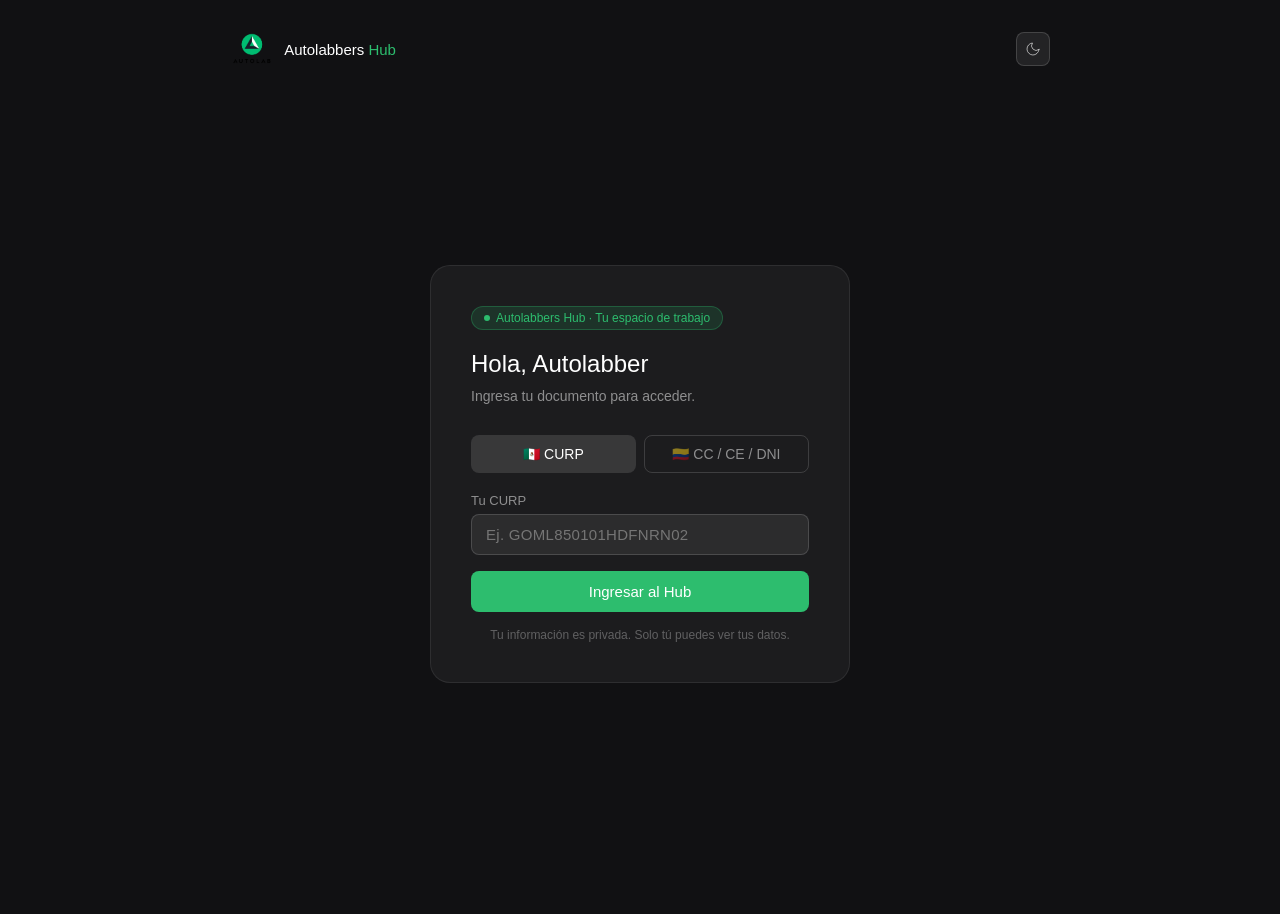
==== index.html @ 97462001 "Add files via upload" ====
<!DOCTYPE html>
<html lang="es">
<head>
<meta charset="UTF-8"/>
<meta name="viewport" content="width=device-width, initial-scale=1.0"/>
<link rel="icon" type="image/x-icon" href="favicon.ico"/>
<title>Autolabbers Hub</title>
<style>
  *, *::before, *::after { box-sizing: border-box; margin: 0; padding: 0; }

  :root {
    --green:       #2DBD6E;
    --green-light: rgba(45,189,110,0.15);
    --green-border:rgba(45,189,110,0.3);
  }

  body {
    font-family: -apple-system, BlinkMacSystemFont, "Segoe UI", sans-serif;
    transition: background 0.3s, color 0.3s;
    min-height: 100vh;
  }

  /* ── MODOS ── */
  body.dark {
    background: #111113; color: #fff;
    --bg-hero:        #1C1C1E;
    --bg-card:        rgba(255,255,255,0.05);
    --border:         rgba(255,255,255,0.08);
    --border-md:      rgba(255,255,255,0.15);
    --text:           #ffffff;
    --muted:          rgba(255,255,255,0.5);
    --hint:           rgba(255,255,255,0.3);
    --toggle-bg:      rgba(255,255,255,0.08);
    --toggle-ico:     rgba(255,255,255,0.6);
    --seg-active-bg:  rgba(255,255,255,0.12);
    --seg-active-txt: #fff;
    --input-bg:       rgba(255,255,255,0.07);
    --btn-ghost-border: rgba(255,255,255,0.15);
    --btn-ghost-txt:  rgba(255,255,255,0.5);
    --success-bg:     rgba(45,189,110,0.12);
    --success-txt:    #2DBD6E;
    --err-bg:         rgba(224,68,68,0.12);
    --err-txt:        #f87171;
    --choice-bg:      rgba(255,255,255,0.04);
    --choice-border:  rgba(255,255,255,0.1);
    --choice-hover:   rgba(255,255,255,0.08);
    --coming-bg:      rgba(255,255,255,0.03);
    --coming-border:  rgba(255,255,255,0.06);
    --coming-txt:     rgba(255,255,255,0.25);
  }

  body.light {
    background: #f0f0ee; color: #1a1a1a;
    --bg-hero:        #ffffff;
    --bg-card:        #f5f5f3;
    --border:         rgba(0,0,0,0.08);
    --border-md:      rgba(0,0,0,0.15);
    --text:           #1a1a1a;
    --muted:          #6b6b6b;
    --hint:           #999;
    --toggle-bg:      rgba(0,0,0,0.06);
    --toggle-ico:     #555;
    --seg-active-bg:  #1a1a1a;
    --seg-active-txt: #fff;
    --input-bg:       #fff;
    --btn-ghost-border: rgba(0,0,0,0.15);
    --btn-ghost-txt:  #6b6b6b;
    --success-bg:     #eaf3de;
    --success-txt:    #3b6d11;
    --err-bg:         #fcebeb;
    --err-txt:        #a32d2d;
    --choice-bg:      #ffffff;
    --choice-border:  rgba(0,0,0,0.1);
    --choice-hover:   #f5f5f3;
    --coming-bg:      rgba(0,0,0,0.02);
    --coming-border:  rgba(0,0,0,0.06);
    --coming-txt:     rgba(0,0,0,0.25);
  }

  /* ── LAYOUT ── */
  .page   { max-width: 860px; margin: 0 auto; padding: 2rem 1.25rem 5rem; }
  .screen { display: none; }
  .screen.active { display: block; }

  /* ── NAV ── */
  nav { display: flex; align-items: center; justify-content: space-between; margin-bottom: 3rem; }
  .logo-row  { display: flex; align-items: center; gap: 10px; }
  .logo-img  { height: 32px; width: auto; display: block; }
  .logo-text { font-size: 15px; font-weight: 500; color: var(--text); }
  .logo-text span { color: var(--green); }
  .nav-right { display: flex; align-items: center; gap: 20px; }
  .nav-links { display: flex; gap: 20px; list-style: none; }
  .nav-links a { font-size: 13px; color: var(--muted); text-decoration: none; transition: color 0.15s; }
  .nav-links a:hover { color: var(--text); }
  .toggle-btn {
    width: 34px; height: 34px; background: var(--toggle-bg);
    border: 0.5px solid var(--border-md); border-radius: 8px;
    display: flex; align-items: center; justify-content: center;
    cursor: pointer; flex-shrink: 0;
  }
  .toggle-btn svg { width: 16px; height: 16px; stroke: var(--toggle-ico); fill: none; stroke-width: 1.5; stroke-linecap: round; stroke-linejoin: round; }

  /* ── BOTONES ── */
  .btn-green {
    background: var(--green); color: #fff; border: none;
    border-radius: 8px; padding: 11px 22px; font-size: 14px; font-weight: 500;
    cursor: pointer; transition: opacity 0.15s;
  }
  .btn-green:hover { opacity: 0.88; }
  .btn-green:disabled { opacity: 0.45; cursor: not-allowed; }
  .btn-green.full { width: 100%; padding: 12px; font-size: 15px; margin-top: 1rem; }

  .btn-outline {
    background: transparent; color: var(--green); border: 1.5px solid var(--green);
    border-radius: 8px; padding: 11px 22px; font-size: 14px; font-weight: 500;
    cursor: pointer; transition: background 0.15s;
  }
  .btn-outline:hover { background: var(--green-light); }

  .btn-ghost {
    background: transparent; color: var(--btn-ghost-txt);
    border: 0.5px solid var(--btn-ghost-border); border-radius: 8px;
    padding: 10px; font-size: 14px; cursor: pointer; transition: background 0.15s;
  }
  .btn-ghost:hover { background: var(--bg-card); }
  .btn-ghost.full { width: 100%; margin-top: 1.25rem; }

  /* ── SPINNER ── */
  .spinner {
    display: inline-block; width: 14px; height: 14px;
    border: 2px solid rgba(255,255,255,0.35); border-top-color: #fff;
    border-radius: 50%; animation: spin 0.7s linear infinite;
    vertical-align: middle; margin-right: 6px;
  }
  @keyframes spin { to { transform: rotate(360deg); } }

  /* ── BADGE ── */
  .badge {
    display: inline-flex; align-items: center; gap: 6px;
    background: var(--green-light); border: 0.5px solid var(--green-border);
    border-radius: 100px; padding: 4px 12px;
    font-size: 12px; color: var(--green); font-weight: 500;
  }
  .badge-dot { width: 6px; height: 6px; background: var(--green); border-radius: 50%; }

  /* ── FORMULARIO ── */
  .seg { display: flex; gap: 8px; margin-bottom: 1.25rem; }
  .seg-btn {
    flex: 1; padding: 10px 8px; border: 0.5px solid var(--border-md);
    border-radius: 8px; background: transparent; font-size: 14px; color: var(--muted);
    cursor: pointer; transition: all 0.15s;
    display: flex; align-items: center; justify-content: center; gap: 7px;
  }
  .seg-btn.active { background: var(--seg-active-bg); color: var(--seg-active-txt); border-color: transparent; font-weight: 500; }
  .field-label { font-size: 13px; color: var(--muted); margin-bottom: 6px; }
  .field-input {
    width: 100%; padding: 11px 14px; border: 0.5px solid var(--border-md);
    border-radius: 8px; font-size: 15px; color: var(--text); background: var(--input-bg);
    outline: none; transition: border-color 0.15s, box-shadow 0.15s; letter-spacing: 0.02em;
  }
  .field-input:focus { border-color: var(--green); box-shadow: 0 0 0 3px rgba(45,189,110,0.12); }
  .error-box {
    margin-top: 0.75rem; padding: 10px 14px;
    background: var(--err-bg); border: 0.5px solid rgba(224,68,68,0.2);
    border-radius: 8px; font-size: 13px; color: var(--err-txt);
    display: none; line-height: 1.5;
  }

  /* ── LOGIN ── */
  .login-wrap { min-height: 80vh; display: flex; align-items: center; justify-content: center; }
  .login-card {
    background: var(--bg-hero); border: 0.5px solid var(--border);
    border-radius: 20px; padding: 2.5rem; width: 100%; max-width: 420px;
  }
  .login-card .badge { margin-bottom: 1.25rem; }
  .login-title { font-size: 24px; font-weight: 500; color: var(--text); margin-bottom: 0.4rem; }
  .login-sub   { font-size: 14px; color: var(--muted); line-height: 1.6; margin-bottom: 1.75rem; }
  .login-note  { font-size: 12px; color: var(--hint); text-align: center; margin-top: 1rem; }

  /* ── CHOICE ── */
  .choice-wrap { min-height: 80vh; display: flex; align-items: center; justify-content: center; }
  .choice-card {
    background: var(--bg-hero); border: 0.5px solid var(--border);
    border-radius: 20px; padding: 2.5rem; width: 100%; max-width: 480px;
  }
  .choice-greeting { font-size: 13px; color: var(--muted); margin-bottom: 0.4rem; }
  .choice-title    { font-size: 22px; font-weight: 500; color: var(--text); margin-bottom: 0.5rem; }
  .choice-sub      { font-size: 14px; color: var(--muted); margin-bottom: 1.75rem; line-height: 1.6; }
  .choice-grid     { display: grid; grid-template-columns: 1fr 1fr; gap: 12px; }
  .choice-btn {
    background: var(--choice-bg); border: 0.5px solid var(--choice-border);
    border-radius: 14px; padding: 1.5rem 1.25rem; cursor: pointer;
    transition: border-color 0.15s, background 0.15s;
    display: flex; flex-direction: column; align-items: flex-start; gap: 10px; text-align: left;
  }
  .choice-btn:hover { border-color: var(--green); background: var(--choice-hover); }
  .choice-flag    { font-size: 32px; line-height: 1; }
  .choice-country { font-size: 16px; font-weight: 500; color: var(--text); }
  .choice-desc    { font-size: 13px; color: var(--muted); line-height: 1.5; }

  /* ── HUB: HERO ── */
  .hero {
    background: var(--bg-hero); border-radius: 20px; border: 0.5px solid var(--border);
    padding: 3rem 3rem 2.5rem; margin-bottom: 1.5rem;
  }
  .hero .badge { margin-bottom: 1.25rem; }
  .hero-title { font-size: 40px; font-weight: 500; color: var(--text); line-height: 1.15; letter-spacing: -0.02em; margin-bottom: 1rem; }
  .hero-title em { font-style: normal; color: var(--green); }
  .hero-sub   { font-size: 15px; color: var(--muted); line-height: 1.65; max-width: 480px; margin-bottom: 1.75rem; }
  .hero-actions { display: flex; gap: 10px; flex-wrap: wrap; margin-bottom: 3rem; }

  /* Accesos rápidos */
  .quick-grid { display: grid; grid-template-columns: repeat(4, minmax(0,1fr)); gap: 10px; }
  .qcard {
    background: var(--bg-card); border: 0.5px solid var(--border); border-radius: 12px;
    padding: 1.1rem; display: flex; flex-direction: column; gap: 8px;
    cursor: pointer; transition: border-color 0.15s;
  }
  .qcard:hover { border-color: var(--green); }
  .qcard.disabled { cursor: default; opacity: 0.4; }
  .qcard.disabled:hover { border-color: var(--border); }
  .qcard-icon {
    width: 32px; height: 32px; background: var(--green-light);
    border-radius: 8px; display: flex; align-items: center; justify-content: center;
  }
  .qcard-icon svg { width: 15px; height: 15px; stroke: var(--green); fill: none; stroke-width: 1.5; stroke-linecap: round; stroke-linejoin: round; }
  .qcard-label { font-size: 11px; color: var(--hint); margin-top: 2px; }
  .qcard-title { font-size: 13px; font-weight: 500; color: var(--text); }

  /* ── HUB: SECCIONES ── */
  .section     { margin-top: 1.5rem; }
  .section-card {
    background: var(--bg-hero); border: 0.5px solid var(--border);
    border-radius: 20px; padding: 2.5rem 3rem;
  }
  .section-label { font-size: 12px; font-weight: 500; letter-spacing: 0.06em; text-transform: uppercase; color: var(--green); margin-bottom: 0.5rem; }
  .section-title { font-size: 26px; font-weight: 500; color: var(--text); margin-bottom: 0.4rem; }
  .section-sub   { font-size: 14px; color: var(--muted); margin-bottom: 2rem; line-height: 1.6; }
  hr { border: none; border-top: 0.5px solid var(--border); margin: 1.25rem 0; }

  /* Coming soon */
  .coming-soon {
    background: var(--coming-bg); border: 0.5px dashed var(--coming-border);
    border-radius: 12px; padding: 2rem; text-align: center;
    font-size: 14px; color: var(--coming-txt); line-height: 1.6;
  }

  /* ── VACACIONES ── */
  .vac-loading    { font-size: 14px; color: var(--muted); padding: 1rem 0; }
  .vac-no-aplica  { font-size: 14px; color: var(--muted); line-height: 1.6; }
  .vac-no-aplica a { color: var(--green); }
  .result-header  { display: flex; align-items: center; gap: 14px; margin-bottom: 1.5rem; }
  .avatar {
    width: 50px; height: 50px; border-radius: 50%;
    background: var(--green-light); color: var(--green);
    display: flex; align-items: center; justify-content: center;
    font-size: 18px; font-weight: 500; flex-shrink: 0;
  }
  .res-name { font-size: 17px; font-weight: 500; color: var(--text); }
  .res-sub  { font-size: 13px; color: var(--muted); margin-top: 2px; }
  .vac-grid { display: grid; grid-template-columns: 1fr 1fr; gap: 10px; margin-bottom: 1.25rem; }
  .vac-card { background: var(--bg-card); border-radius: 10px; padding: 1rem; }
  .vac-card.highlight { background: var(--success-bg); }
  .vac-card.negative  { background: var(--err-bg); }
  .vac-label { font-size: 12px; color: var(--muted); margin-bottom: 4px; }
  .vac-card.highlight .vac-label { color: var(--success-txt); opacity: 0.8; }
  .vac-card.negative  .vac-label { color: var(--err-txt); opacity: 0.8; }
  .vac-num  { font-size: 30px; font-weight: 500; color: var(--text); line-height: 1; }
  .vac-card.highlight .vac-num { color: var(--success-txt); }
  .vac-card.negative  .vac-num { color: var(--err-txt); }
  .vac-unit { font-size: 12px; color: var(--muted); margin-top: 3px; }
  .vac-card.highlight .vac-unit { color: var(--success-txt); opacity: 0.8; }
  .detail-row { display: flex; justify-content: space-between; font-size: 14px; padding: 5px 0; }
  .detail-row span:first-child { color: var(--muted); }
  .detail-row span:last-child  { font-weight: 500; color: var(--text); }

  /* ── BIBLIOTECA ── */
  .bib-category        { margin-bottom: 2rem; }
  .bib-category-title  { font-size: 13px; font-weight: 500; color: var(--muted); letter-spacing: 0.04em; text-transform: uppercase; margin-bottom: 0.75rem; padding-bottom: 0.5rem; border-bottom: 0.5px solid var(--border); }
  .bib-item {
    display: flex; align-items: flex-start; gap: 14px; padding: 14px 0;
    border-bottom: 0.5px solid var(--border); text-decoration: none;
    transition: opacity 0.15s;
  }
  .bib-item:last-child { border-bottom: none; }
  .bib-item:hover { opacity: 0.75; }
  .bib-icon {
    width: 38px; height: 38px; background: var(--green-light);
    border-radius: 8px; display: flex; align-items: center; justify-content: center; flex-shrink: 0;
  }
  .bib-icon svg { width: 16px; height: 16px; stroke: var(--green); fill: none; stroke-width: 1.5; stroke-linecap: round; stroke-linejoin: round; }
  .bib-info       { flex: 1; min-width: 0; }
  .bib-title      { font-size: 14px; font-weight: 500; color: var(--text); margin-bottom: 3px; }
  .bib-desc       { font-size: 13px; color: var(--muted); line-height: 1.5; }
  .bib-arrow      { font-size: 12px; color: var(--green); flex-shrink: 0; align-self: center; }

  /* ── FECHAS CLAVE ── */
  .fechas-grid    { display: grid; grid-template-columns: 1fr 1fr; gap: 10px; }
  .fecha-card     { background: var(--bg-card); border-radius: 12px; padding: 1.1rem; }
  .fecha-mes      { font-size: 11px; color: var(--hint); text-transform: uppercase; letter-spacing: 0.05em; margin-bottom: 8px; }
  .fecha-item     { display: flex; align-items: baseline; gap: 10px; padding: 5px 0; border-bottom: 0.5px solid var(--border); }
  .fecha-item:last-child { border-bottom: none; }
  .fecha-dia      { font-size: 14px; font-weight: 500; color: var(--green); min-width: 110px; white-space: nowrap; }
  .fecha-nombre   { font-size: 13px; color: var(--text); line-height: 1.4; }

  /* ── MI INFORMACIÓN ── */
  .miinfo-tabs { display: flex; gap: 8px; margin-bottom: 1.75rem; flex-wrap: wrap; }
  .miinfo-tab {
    padding: 8px 18px; border-radius: 100px;
    border: 0.5px solid var(--border-md); background: transparent;
    font-size: 13px; font-weight: 500; color: var(--muted);
    cursor: pointer; transition: all 0.15s;
  }
  .miinfo-tab.active { background: var(--green); color: #fff; border-color: transparent; }
  .miinfo-panel { display: none; }
  .miinfo-panel.active { display: block; }
  .nomina-card { background: var(--bg-card); border-radius: 14px; padding: 1.5rem; display: flex; flex-direction: column; gap: 1rem; }
  .nomina-steps { display: flex; flex-direction: column; gap: 14px; }
  .nomina-step { display: flex; align-items: flex-start; gap: 12px; }
  .nomina-num { width: 24px; height: 24px; border-radius: 50%; background: var(--green-light); color: var(--green); font-size: 12px; font-weight: 500; display: flex; align-items: center; justify-content: center; flex-shrink: 0; margin-top: 1px; }
  .nomina-text { font-size: 14px; color: var(--text); line-height: 1.6; }
  .nomina-text a { color: var(--green); text-decoration: none; }
  .nomina-text a:hover { text-decoration: underline; }
  .nomina-hint { font-size: 13px; color: var(--muted); line-height: 1.6; padding-top: 0.875rem; border-top: 0.5px solid var(--border); }
  .nomina-hint a { color: var(--green); text-decoration: none; }
  .nomina-cta { display: inline-flex; align-items: center; gap: 8px; background: var(--green); color: #fff; border: none; border-radius: 8px; padding: 10px 20px; font-size: 14px; font-weight: 500; cursor: pointer; text-decoration: none; margin-top: 0.25rem; transition: opacity 0.15s; }
  .nomina-cta:hover { opacity: 0.88; }

  /* ── CONTACTOS ── */
  .contactos-grid { display: grid; grid-template-columns: repeat(3, minmax(0,1fr)); gap: 12px; }
  .contacto-card  {
    background: var(--bg-card); border: 0.5px solid var(--border);
    border-radius: 12px; padding: 1.25rem;
    display: flex; flex-direction: column; gap: 10px;
  }
  .contacto-avatar {
    width: 40px; height: 40px; border-radius: 50%;
    background: var(--green-light); color: var(--green);
    display: flex; align-items: center; justify-content: center;
    font-size: 14px; font-weight: 500; flex-shrink: 0;
  }
  .contacto-nombre { font-size: 14px; font-weight: 500; color: var(--text); }
  .contacto-rol    { font-size: 12px; color: var(--muted); margin-top: 1px; }
  .contacto-links  { display: flex; flex-direction: column; gap: 4px; margin-top: 2px; }
  .contacto-link   { font-size: 12px; color: var(--green); text-decoration: none; }
  .contacto-link:hover { text-decoration: underline; }

  /* ── CUMPLEAÑOS ── */
  .cumple-header {
    display: flex; align-items: center; justify-content: space-between;
    cursor: pointer; padding: 14px 16px; border-radius: 12px;
    background: var(--green-light); border: 0.5px solid var(--green-border);
    transition: opacity 0.15s; user-select: none;
  }
  .cumple-header:hover { opacity: 0.85; }
  .cumple-header-left { display: flex; align-items: center; gap: 10px; }
  .cumple-header-title { font-size: 14px; font-weight: 500; color: var(--green); }
  .cumple-header-count { font-size: 12px; color: var(--green); opacity: 0.75; }
  .cumple-chevron { font-size: 12px; color: var(--green); transition: transform 0.2s; display: inline-block; }
  .cumple-chevron.open { transform: rotate(180deg); }
  .cumple-body { display: none; margin-top: 12px; }
  .cumple-body.open { display: block; }
  .cumple-gif { width: 100%; max-height: 320px; object-fit: contain; border-radius: 12px; margin-bottom: 12px; background: var(--bg-card); }
  .cumple-grid { display: flex; flex-wrap: wrap; gap: 10px; }
  .cumple-card {
    display: flex; align-items: center; gap: 12px;
    background: var(--bg-card); border: 0.5px solid var(--border);
    border-radius: 12px; padding: 12px 14px; min-width: 200px; flex: 1;
  }
  .cumple-dia-wrap { display: flex; flex-direction: column; align-items: center; flex-shrink: 0; min-width: 52px; }
  .cumple-dia      { font-size: 22px; font-weight: 500; color: var(--green); line-height: 1; }
  .cumple-diasem   { font-size: 10px; color: var(--green); opacity: 0.8; text-transform: uppercase; letter-spacing: 0.04em; margin-top: 2px; }
  .cumple-nombre   { font-size: 14px; font-weight: 500; color: var(--text); line-height: 1.3; }
  .cumple-empty    { font-size: 14px; color: var(--muted); padding: 0.5rem 0; }

  /* ── ACORDEÓN DIRECTORIO ── */
  .acord-area { margin-bottom: 8px; border-radius: 12px; overflow: hidden; border: 0.5px solid var(--border); }
  .acord-header {
    display: flex; align-items: center; justify-content: space-between;
    padding: 14px 16px; cursor: pointer; transition: background 0.15s;
    background: var(--bg-card);
    user-select: none;
  }
  .acord-header:hover { background: var(--choice-hover); }
  .acord-header.open {
    background: var(--green-light);
    border-bottom: 0.5px solid var(--green-border);
  }
  .acord-header-left { display: flex; align-items: center; gap: 10px; }
  .acord-dot {
    width: 8px; height: 8px; border-radius: 50%;
    background: var(--border-md); flex-shrink: 0; transition: background 0.15s;
  }
  .acord-header.open .acord-dot { background: var(--green); }
  .acord-area-name { font-size: 14px; font-weight: 500; color: var(--text); }
  .acord-header.open .acord-area-name { color: var(--green); }
  .acord-count { font-size: 12px; color: var(--muted); }
  .acord-header.open .acord-count { color: var(--green); opacity: 0.75; }
  .acord-chevron {
    font-size: 12px; color: var(--muted); transition: transform 0.2s;
    display: inline-block;
  }
  .acord-header.open .acord-chevron { transform: rotate(180deg); color: var(--green); }
  .acord-body {
    display: none; padding: 14px;
    background: var(--bg-hero);
  }
  .acord-body.open { display: block; }

  /* ── FOOTER ── */
  .footer { text-align: center; margin-top: 3rem; font-size: 12px; color: var(--hint); }
  .footer a { color: var(--muted); text-decoration: none; }
  .footer a:hover { text-decoration: underline; }

  /* ── RESPONSIVE ── */
  @media (max-width: 600px) {
    .hero { padding: 2rem 1.5rem; }
    .hero-title { font-size: 28px; }
    .quick-grid { grid-template-columns: repeat(2, minmax(0,1fr)); }
    .nav-links  { display: none !important; }
    .section-card { padding: 1.75rem 1.5rem; }
    .choice-grid  { grid-template-columns: 1fr; }
    .fechas-grid  { grid-template-columns: 1fr; }
    .contactos-grid { grid-template-columns: 1fr; }
  }
</style>
</head>
<body class="dark">
<div class="page">

  <!-- NAV -->
  <nav>
    <div class="logo-row">
      <img src="logo-04 (2).png" alt="Autolab" class="logo-img" />
      <span class="logo-text">Autolabbers <span>Hub</span></span>
    </div>
    <div class="nav-right">
      <ul class="nav-links" id="nav-links" style="display:none">
        <li><a href="#" onclick="scrollToId('mi-info');return false;">Mi información</a></li>
        <li><a href="#" onclick="scrollToId('biblioteca');return false;">Biblioteca</a></li>
        <li><a href="#" onclick="scrollToId('fechas');return false;">Fechas clave</a></li>
        <li><a href="#" onclick="scrollToId('contactos');return false;">Contactos</a></li>
      </ul>
      <button class="toggle-btn" onclick="toggleMode()" title="Cambiar modo">
        <svg id="icon-moon" viewBox="0 0 24 24"><path d="M21 12.79A9 9 0 1 1 11.21 3 7 7 0 0 0 21 12.79z"/></svg>
        <svg id="icon-sun"  viewBox="0 0 24 24" style="display:none"><circle cx="12" cy="12" r="5"/><line x1="12" y1="1" x2="12" y2="3"/><line x1="12" y1="21" x2="12" y2="23"/><line x1="4.22" y1="4.22" x2="5.64" y2="5.64"/><line x1="18.36" y1="18.36" x2="19.78" y2="19.78"/><line x1="1" y1="12" x2="3" y2="12"/><line x1="21" y1="12" x2="23" y2="12"/><line x1="4.22" y1="19.78" x2="5.64" y2="18.36"/><line x1="18.36" y1="5.64" x2="19.78" y2="4.22"/></svg>
      </button>
    </div>
  </nav>

  <!-- ══════════════════════════════════════ -->
  <!-- PANTALLA 1: LOGIN                      -->
  <!-- ══════════════════════════════════════ -->
  <div id="screen-login" class="screen active">
    <div class="login-wrap">
      <div class="login-card">
        <div class="badge"><div class="badge-dot"></div>Autolabbers Hub · Tu espacio de trabajo</div>
        <h1 class="login-title">Hola, Autolabber</h1>
        <p class="login-sub">Ingresa tu documento para acceder.</p>
        <div class="seg">
          <button class="seg-btn active" id="btn-mx" onclick="selectTipoDoc('MX')">🇲🇽 CURP</button>
          <button class="seg-btn"        id="btn-co" onclick="selectTipoDoc('CO')">🇨🇴 CC / CE / DNI</button>
        </div>
        <div class="field-label" id="login-field-label">Tu CURP</div>
        <input type="text" class="field-input" id="login-input"
          placeholder="Ej. GOML850101HDFNRN02" maxlength="18"
          autocomplete="off" autocapitalize="characters"
          oninput="onLoginInput(this)"
          onkeydown="if(event.key==='Enter') doLogin()" />
        <div class="error-box" id="login-error"></div>
        <button class="btn-green full" id="btn-login" onclick="doLogin()">Ingresar al Hub</button>
        <p class="login-note">Tu información es privada. Solo tú puedes ver tus datos.</p>
      </div>
    </div>
  </div>

  <!-- ══════════════════════════════════════ -->
  <!-- PANTALLA 2: ELEGIR HUB (AMBOS)        -->
  <!-- ══════════════════════════════════════ -->
  <div id="screen-choice" class="screen">
    <div class="choice-wrap">
      <div class="choice-card">
        <p class="choice-greeting" id="choice-greeting">Hola</p>
        <h2 class="choice-title">¿A qué hub quieres entrar?</h2>
        <p class="choice-sub">Tienes acceso a los dos. Elige el que necesitas — puedes cambiar cuando quieras.</p>
        <div class="choice-grid">
          <button class="choice-btn" onclick="entrarHub('MX')">
            <span class="choice-flag">🇲🇽</span>
            <span class="choice-country">México</span>
            <span class="choice-desc">Tu información, documentos y fechas de México</span>
          </button>
          <button class="choice-btn" onclick="entrarHub('CO')">
            <span class="choice-flag">🇨🇴</span>
            <span class="choice-country">Colombia</span>
            <span class="choice-desc">Tu información, documentos y fechas de Colombia</span>
          </button>
        </div>
        <button class="btn-ghost full" onclick="cerrarSesion()">← Salir</button>
      </div>
    </div>
  </div>

  <!-- ══════════════════════════════════════ -->
  <!-- PANTALLA 3: HUB                        -->
  <!-- ══════════════════════════════════════ -->
  <div id="screen-hub" class="screen">

    <!-- HERO (renderizado dinámicamente) -->
    <section class="hero" id="hub-hero"></section>

    <!-- SECCIONES (renderizadas dinámicamente según HUB_CONFIG) -->
    <div id="hub-sections"></div>

    <!-- TARJETA DE SUGERENCIAS -->
    <div style="margin-top:1.5rem;background:var(--bg-hero);border:0.5px solid var(--border);border-radius:20px;padding:2rem 2.5rem;display:flex;align-items:center;justify-content:space-between;gap:1.5rem;flex-wrap:wrap;">
      <div>
        <div style="font-size:13px;font-weight:500;color:var(--green);letter-spacing:0.06em;text-transform:uppercase;margin-bottom:0.4rem;">Tu opinión importa</div>
        <div style="font-size:18px;font-weight:500;color:var(--text);margin-bottom:0.35rem;">¿Qué mejorarías?</div>
        <div style="font-size:14px;color:var(--muted);line-height:1.6;">Cuéntanos qué mejorarías, qué te falta o qué te gustaría ver aquí.</div>
      </div>
      <a href="https://mail.google.com/mail/?view=cm&to=talento@autolab.mx&su=Sugerencia%20para%20el%20Autolabbers%20Hub"
         style="display:inline-flex;align-items:center;gap:8px;background:var(--green);color:#fff;border:none;border-radius:8px;padding:11px 22px;font-size:14px;font-weight:500;text-decoration:none;white-space:nowrap;flex-shrink:0;transition:opacity 0.15s;"
         onmouseover="this.style.opacity='0.88'" onmouseout="this.style.opacity='1'" target="_blank">
        Enviar sugerencia →
      </a>
    </div>

    <footer class="footer">
      ¿Dudas? Escribe a <a href="https://mail.google.com/mail/?view=cm&to=talento@autolab.mx" target="_blank">talento@autolab.mx</a>
      &nbsp;·&nbsp;
      <a href="#" onclick="cerrarSesion();return false;">Cerrar sesión</a>
      <span id="footer-switch-wrap" style="display:none">
        &nbsp;·&nbsp;
        <a href="#" onclick="switchHub();return false;">Cambiar hub</a>
      </span>
    </footer>

  </div>

</div><!-- /page -->

<script>
// ═══════════════════════════════════════════════════════════════════
//  ⚙️  CONFIGURACIÓN CENTRAL — edita aquí para alimentar el hub
// ═══════════════════════════════════════════════════════════════════

var APPS_SCRIPT_URL = "https://script.google.com/macros/s/AKfycbzTmb9LQYdb1wEtz8VyqNEG4tM4fVsJxsN5VRGYOqUUqCBTTu2lh2p_CrQNlwiLwDqyMw/exec";

var HUB_CONFIG = {

  // ─────────────────────────────────────────
  //  MÉXICO
  // ─────────────────────────────────────────
  MX: {
    nombre:  "México",
    bandera: "🇲🇽",

    hero: {
      titulo:    "Todo lo que necesitas, <em>en un solo lugar.</em>",
      subtitulo: "Consulta tus vacaciones, revisa políticas y encuentra lo que necesitas — sin dar vueltas."
    },

    // Secciones activas para este país.
    // false = no se renderiza, true = se renderiza.
    secciones: {
      miInfo:     true,   // sección personal: vacaciones + nómina
      biblioteca: true,
      fechas:     true,
      contactos:  true
    },

    // Accesos rápidos en el hero (máx 4, en orden).
    accesosRapidos: [
      { label: "Mi tablero", titulo: "Mi tablero",               seccion: "miInfo",    icono: "tablero"    },
      { label: "Biblioteca", titulo: "Biblioteca",               seccion: "biblioteca", icono: "documento"  },
      { label: "Fechas",     titulo: "Festivos y nómina",        seccion: "fechas",     icono: "reloj"      },
      { label: "Directorio", titulo: "Directorio",               seccion: "contactos",  icono: "persona"    }
    ],

    // Biblioteca documental por categoría.
    // Para agregar un doc: copia { titulo, desc, url, disponible: true } en la categoría correcta.
    // disponible: false = aparece como "Próximamente", sin link.
    biblioteca: [
      { visible: false,
        nombre: "Reglamentos",
        docs: [
          { titulo: "Reglamento Interno de Trabajo",
            desc: "Normas generales de convivencia y operación en Autolab México.",
            url: "PENDIENTE_LINK_RIT",
            disponible: false,
            visible: false }
        ]
      },
      {
        nombre: "Políticas",
        docs: [
          { titulo: "Política de Vacaciones y Permisos",
            desc: "Cómo se calculan, solicitan y aprueban tus días de descanso.",
            url: "https://docs.google.com/document/d/10sgt9uoiVuuf5T3y1IXwnv2naGCAooqmeUCVNyA9mxo/edit?usp=drive_link",
            disponible: true },
          { titulo: "Política de Home Office",
            desc: "Lineamientos para trabajo remoto y días en casa.",
            url: "https://docs.google.com/document/d/1DEO0CoawXj65uztjVg5E1xtu83yJ9nLQXuOjmzWiLq8/edit?usp=drive_link",
            disponible: true },
          { titulo: "Política de trabajo en talleres e instalaciones de clientes",
            desc: "Lineamientos de seguridad y conducta para operaciones en sitio.",
            url: "",
            disponible: false,
            visible: false }
        ]
      },
      {
        nombre: "Procedimientos",
        docs: [
          { titulo: "Procedimiento de Vacaciones y Permisos",
            desc: "Paso a paso para enviar tu solicitud y obtener aprobación.",
            url: "https://drive.google.com/file/d/1UcEllF1f0qHyAA-ylodhSZvog0A4H6GH/view?usp=drive_link",
            disponible: true }
        ]
      }
    ],

    // Festivos MX: generados automáticamente por calcularFestivosMX().
    // No edites este array — el código lo calcula solo cada año.
    fechas: [],

    // Contactos clave.
    // Para agregar: copia un objeto { nombre, rol, email, slack } y agrégalo.
    // slack es opcional — si no aplica, ponlo como null.
    contactos: [
      { nombre: "Recursos Humanos", rol: "Vacaciones, permisos y nómina", email: "talento@autolab.mx",    slack: null          },
      { nombre: "IT / Soporte",     rol: "Accesos, equipos y sistemas",   email: "it@autolab.com",      slack: "#soporte-it"  }
    ]
  },

  // ─────────────────────────────────────────
  //  COLOMBIA
  //  (versión ligera por ahora — se puede
  //   activar y alimentar sección por sección)
  // ─────────────────────────────────────────
  CO: {
    nombre:  "Colombia",
    bandera: "🇨🇴",

    hero: {
      titulo:    "Tu espacio como Autolabber, <em>disponible siempre.</em>",
      subtitulo: "Consulta tus vacaciones y accede a los documentos de tu país."
    },

    secciones: {
      vacaciones: true,
      biblioteca: true,
      fechas:     true,
      contactos:  true
    },

    accesosRapidos: [
      { label: "Consulta rápida", titulo: "Mis vacaciones",        seccion: "vacaciones", icono: "calendario" },
      { label: "Documentos",      titulo: "Reglamento y políticas", seccion: "biblioteca", icono: "documento"  },
      { label: "Fechas",          titulo: "Festivos y nómina",      seccion: "fechas",     icono: "reloj"      },
      { label: "Directorio",      titulo: "Directorio",             seccion: "contactos",  icono: "persona"    }
    ],

    biblioteca: [
      {
        nombre: "Reglamentos",
        docs: [
          { titulo: "Reglamento Interno de Trabajo", desc: "Normas generales de convivencia y operación en Autolab Colombia.", url: "TU_LINK_DRIVE_CO_REGLAMENTO" }
        ]
      },
      {
        nombre: "Políticas",
        docs: [
          { titulo: "Política de Vacaciones",        desc: "Cómo se calculan, solicitan y aprueban tus días de descanso.",    url: "TU_LINK_DRIVE_CO_VACACIONES" }
        ]
      }
    ],

    fechas: [],    // se llenará cuando esté listo

    contactos: []  // se llenará cuando esté listo
  }

};

// ═══════════════════════════════════════════════════════════════════
//  ESTADO DE SESIÓN
// ═══════════════════════════════════════════════════════════════════

// ═══════════════════════════════════════════════════════════════════
//  SESIÓN PERSISTENTE (8 horas)
// ═══════════════════════════════════════════════════════════════════

var SESION_HORAS = 8;

function guardarSesion(data) {
  try {
    var payload = Object.assign({}, data);
    payload._expira = Date.now() + SESION_HORAS * 60 * 60 * 1000;
    localStorage.setItem("al_sesion", JSON.stringify(payload));
  } catch(e){}
}

function cargarSesionGuardada() {
  try {
    var raw = localStorage.getItem("al_sesion");
    if (!raw) return null;
    var data = JSON.parse(raw);
    if (Date.now() > data._expira) { localStorage.removeItem("al_sesion"); return null; }
    return data;
  } catch(e){ return null; }
}

function borrarSesion() {
  try { localStorage.removeItem("al_sesion"); } catch(e){}
}

var sesion = { doc: null, nombre: null, acceso: null, hubActual: null, tipoContrato: "" };

// Restaurar sesión si existe y no ha expirado
(function() {
  var guardada = cargarSesionGuardada();
  if (!guardada || !guardada.doc) return;
  sesion = guardada;
  // Esperar a que el DOM esté listo antes de renderizar
  window.addEventListener("DOMContentLoaded", function() {
    if (sesion.acceso === "AMBOS") {
      mostrarPantalla("choice");
      document.getElementById("choice-greeting").textContent = "Hola, " + primerNombre(sesion.nombre) + " 👋";
    } else {
      entrarHub(sesion.acceso);
    }
  });
})();

// ═══════════════════════════════════════════════════════════════════
//  MODO CLARO / OSCURO
// ═══════════════════════════════════════════════════════════════════

var isDark = true;
function toggleMode() {
  isDark = !isDark;
  document.body.className = isDark ? "dark" : "light";
  document.getElementById("icon-moon").style.display = isDark ? "block" : "none";
  document.getElementById("icon-sun").style.display  = isDark ? "none"  : "block";
  try { localStorage.setItem("al_theme", isDark ? "dark" : "light"); } catch(e){}
}
try {
  var saved = localStorage.getItem("al_theme");
  if (saved === "light") {
    isDark = false; document.body.className = "light";
    document.getElementById("icon-moon").style.display = "none";
    document.getElementById("icon-sun").style.display  = "block";
  }
} catch(e){}

// ═══════════════════════════════════════════════════════════════════
//  LOGIN
// ═══════════════════════════════════════════════════════════════════

var tipoDoc = "MX";

function selectTipoDoc(t) {
  tipoDoc = t;
  document.getElementById("btn-mx").classList.toggle("active", t === "MX");
  document.getElementById("btn-co").classList.toggle("active", t === "CO");
  var input = document.getElementById("login-input");
  var label = document.getElementById("login-field-label");
  if (t === "MX") {
    label.textContent = "Tu CURP";
    input.placeholder = "Ej. GOML850101HDFNRN02";
    input.maxLength = 18;
  } else {
    label.textContent = "Tu CC / CE / DNI";
    input.placeholder = "Ej. 1032456789";
    input.maxLength = 12;
  }
  input.value = "";
  ocultarLoginError();
}

function onLoginInput(el) {
  if (tipoDoc === "MX") el.value = el.value.toUpperCase().replace(/[^A-Z0-9]/g,"");
  else                  el.value = el.value.replace(/[^0-9]/g,"");
  ocultarLoginError();
}

function ocultarLoginError() {
  var eb = document.getElementById("login-error");
  eb.style.display = "none"; eb.innerHTML = "";
}

function mostrarLoginError(msg) {
  var eb = document.getElementById("login-error");
  eb.innerHTML = msg; eb.style.display = "block";
}

function doLogin() {
  var doc = document.getElementById("login-input").value.trim();
  if (!doc || doc.length < 5) { mostrarLoginError("Ingresa un documento válido."); return; }
  ocultarLoginError();
  var btn = document.getElementById("btn-login");
  btn.disabled = true;
  btn.innerHTML = '<span class="spinner"></span>Verificando…';
  sesion.doc = doc;
  jsonp(APPS_SCRIPT_URL + "?accion=login&doc=" + encodeURIComponent(doc), "onLoginResult");
}

function onLoginResult(data) {
  var btn = document.getElementById("btn-login");
  btn.disabled = false; btn.innerHTML = "Ingresar al Hub";
  if (!data.ok) {
    mostrarLoginError(data.error || "Error desconocido.");
    sesion.doc = null;
    return;
  }
  sesion.nombre       = data.nombre;
  sesion.acceso       = data.acceso;
  sesion.tipoContrato = data.tipoContrato || "";
  guardarSesion(sesion);
  if (data.acceso === "AMBOS") {
    mostrarPantalla("choice");
    document.getElementById("choice-greeting").textContent = "Hola, " + primerNombre(data.nombre) + " 👋";
  } else {
    entrarHub(data.acceso);
  }
}

// ═══════════════════════════════════════════════════════════════════
//  ENTRAR AL HUB
// ═══════════════════════════════════════════════════════════════════

function entrarHub(hub) {
  sesion.hubActual = hub;
  var cfg = HUB_CONFIG[hub];
  if (!cfg) { mostrarLoginError("Configuración de hub no encontrada."); return; }

  renderizarHero(cfg);
  renderizarSecciones(cfg);

  mostrarPantalla("hub");
  document.getElementById("nav-links").style.display = "flex";
  document.getElementById("footer-switch-wrap").style.display = sesion.acceso === "AMBOS" ? "inline" : "none";

  // Cargar datos dinámicos
  var esServices = (sesion.tipoContrato || "").toLowerCase().indexOf("services") !== -1;
  if ((cfg.secciones.miInfo || cfg.secciones.vacaciones) && !esServices) cargarVacaciones();
  if (cfg.secciones.contactos) cargarContactos(hub);
  if (cfg.secciones.fechas) cargarCumpleanos(hub);
}

function switchHub() {
  mostrarPantalla("choice");
  document.getElementById("choice-greeting").textContent = "Hola, " + primerNombre(sesion.nombre) + " 👋";
  document.getElementById("nav-links").style.display = "none";
}

// ═══════════════════════════════════════════════════════════════════
//  RENDERIZADO DEL HERO
// ═══════════════════════════════════════════════════════════════════

function renderizarHero(cfg) {
  var accesosHTML = "";
  cfg.accesosRapidos.forEach(function(ac) {
    var seccionId = ac.seccion === "miInfo" ? "mi-info" : ac.seccion;
    var activo = cfg.secciones[ac.seccion];
    var cls    = activo ? "qcard" : "qcard disabled";
    var onclick = activo ? "onclick=\"scrollToId('" + seccionId + "')\"" : "";
    accesosHTML +=
      '<div class="' + cls + '" ' + onclick + '>' +
        '<div class="qcard-icon">' + iconoSVG(ac.icono) + '</div>' +
        '<div class="qcard-label">' + ac.label + '</div>' +
        '<div class="qcard-title">' + ac.titulo + '</div>' +
      '</div>';
  });

  document.getElementById("hub-hero").innerHTML =
    '<div class="badge"><div class="badge-dot"></div>' + (sesion.acceso === 'AMBOS' ? cfg.bandera + ' ' + cfg.nombre + ' · ' : '') + 'Hola, ' + primerNombre(sesion.nombre) + (sesion.acceso !== 'AMBOS' ? ' 👋' : '') + '</div>' +
    '<h1 class="hero-title">' + cfg.hero.titulo + '</h1>' +
    '<p class="hero-sub">' + cfg.hero.subtitulo + '</p>' +
    '<div class="hero-actions">' +
      '<button class="btn-green" onclick="scrollToId(\'mi-info\')">Mi tablero</button>' +
      '<button class="btn-outline" onclick="scrollToId(\'biblioteca\')">Ir a la biblioteca →</button>' +
    '</div>' +
    '<div class="quick-grid">' + accesosHTML + '</div>';
}

// ═══════════════════════════════════════════════════════════════════
//  RENDERIZADO DE SECCIONES
// ═══════════════════════════════════════════════════════════════════

function renderizarSecciones(cfg) {
  var html = "";

  // MI INFORMACIÓN (vacaciones + nómina) — solo si está activa
  var esServicesContract = (sesion.tipoContrato || "").toLowerCase().indexOf("services") !== -1;
  if (cfg.secciones.miInfo && !esServicesContract) {
    var miInfoHTML =
      // Tabs: solo mostrar si NO es services contract
      (!esServicesContract ?
        '<div class="miinfo-tabs">' +
          '<button class="miinfo-tab active" onclick="switchMiInfo(\'vacaciones\')">Días de vacaciones</button>' +
          '<button class="miinfo-tab"        onclick="switchMiInfo(\'nomina\')">Recibos de nómina</button>' +
        '</div>' : ''
      ) +

      // Panel vacaciones: solo si NO es services contract
      (!esServicesContract ?
        '<div class="miinfo-panel active" id="panel-vacaciones">' +
          '<div id="vac-content"><p class="vac-loading"><span class="spinner" style="border-top-color:var(--green);border-color:var(--border-md);"></span>Un momento…</p></div>' +
        '</div>' : ''
      ) +

      // Panel nómina
      '<div class="miinfo-panel' + (esServicesContract ? ' active' : '') + '" id="panel-nomina">' +
        '<div class="nomina-card">' +
          '<div class="nomina-steps">' +
            '<div class="nomina-step"><div class="nomina-num">1</div><div class="nomina-text">Ingresa a <a href="https://app.runahr.com/login" target="_blank">app.runahr.com/login</a></div></div>' +
            '<div class="nomina-step"><div class="nomina-num">2</div><div class="nomina-text">Usa tu <strong>correo personal</strong> — el mismo con el que activaste tu cuenta en Runa.</div></div>' +
            '<div class="nomina-step"><div class="nomina-num">3</div><div class="nomina-text">Ingresa la contraseña que creaste al activar tu cuenta.</div></div>' +
          '</div>' +
          '<a class="nomina-cta" href="https://app.runahr.com/login" target="_blank">Ir a Runa →</a>' +
          '<div class="nomina-hint">¿Olvidaste tu contraseña? Puedes restablecerla desde la misma plataforma usando tu correo personal. Si tienes problemas para acceder, escríbenos a <a href="https://mail.google.com/mail/?view=cm&to=talento@autolab.mx" target="_blank">talento@autolab.mx</a></div>' +
        '</div>' +
      '</div>';

    var miInfoSub = esServicesContract ? "Accede a tus recibos de nómina." : "Consulta tu saldo y accede a Runa.";
    html += seccionWrapper("mi-info", "Mi tablero", "Mi tablero", miInfoSub, miInfoHTML);
  }

  // VACACIONES standalone (para CO u otros países sin miInfo)
  if (!cfg.secciones.miInfo && cfg.secciones.vacaciones && !esServicesContract) {
    html += seccionWrapper("vacaciones", "Consulta rápida", "Mis días de vacaciones",
      "Cargando tu información…",
      '<div id="vac-content"><p class="vac-loading"><span class="spinner" style="border-top-color:var(--green);border-color:var(--border-md);"></span>Un momento…</p></div>');
  }

  // BIBLIOTECA
  if (cfg.secciones.biblioteca) {
    var bibHTML = "";
    if (cfg.biblioteca && cfg.biblioteca.length) {
      cfg.biblioteca.forEach(function(cat) {
        if (cat.visible === false) return;
        bibHTML += '<div class="bib-category"><div class="bib-category-title">' + cat.nombre + '</div>';
        cat.docs.forEach(function(doc) {
          if (doc.visible === false) return;
          if (doc.disponible) {
            bibHTML +=
              '<a class="bib-item" href="' + doc.url + '" target="_blank">' +
                '<div class="bib-icon"><svg viewBox="0 0 24 24" width="16" height="16" fill="none" stroke="#2DBD6E" stroke-width="1.5" stroke-linecap="round" stroke-linejoin="round"><path d="M14 2H6a2 2 0 0 0-2 2v16a2 2 0 0 0 2 2h12a2 2 0 0 0 2-2V8z"/><polyline points="14 2 14 8 20 8"/></svg></div>' +
                '<div class="bib-info"><div class="bib-title">' + doc.titulo + '</div><div class="bib-desc">' + doc.desc + '</div></div>' +
                '<div class="bib-arrow">Abrir →</div>' +
              '</a>';
          } else {
            bibHTML +=
              '<div class="bib-item" style="opacity:0.45;cursor:default;">' +
                '<div class="bib-icon" style="background:var(--bg-card);"><svg viewBox="0 0 24 24" width="16" height="16" fill="none" stroke="var(--muted)" stroke-width="1.5" stroke-linecap="round" stroke-linejoin="round"><path d="M14 2H6a2 2 0 0 0-2 2v16a2 2 0 0 0 2 2h12a2 2 0 0 0 2-2V8z"/><polyline points="14 2 14 8 20 8"/></svg></div>' +
                '<div class="bib-info"><div class="bib-title" style="color:var(--muted);">' + doc.titulo + '</div><div class="bib-desc">' + doc.desc + '</div></div>' +
                '<div style="font-size:11px;color:var(--hint);flex-shrink:0;align-self:center;white-space:nowrap;">Próximamente</div>' +
              '</div>';
          }
        });
        bibHTML += '</div>';
      });
    } else {
      bibHTML = '<div class="coming-soon">Los documentos para este país estarán disponibles pronto.</div>';
    }
    html += seccionWrapper("biblioteca", "Biblioteca", "Biblioteca",
      "Todo lo que necesitas saber sobre cómo trabajamos en Autolab.", bibHTML);
  }

  // FECHAS CLAVE
  if (cfg.secciones.fechas) {
    var festivos   = sesion.hubActual === "CO" ? calcularFestivosCO() : calcularFestivosMX();
    var nominaDias = sesion.hubActual === "CO" ? calcularFechasNominaCO() : calcularFechasNomina();
    var fechasHTML = "";

    // Festivos agrupados por mes
    var porMes = {};
    festivos.forEach(function(f) {
      if (!porMes[f.mesKey]) porMes[f.mesKey] = { label: f.mesLabel, dias: [] };
      porMes[f.mesKey].dias.push(f);
    });

    fechasHTML += '<div class="fechas-grid">';
    Object.keys(porMes).forEach(function(k) {
      var grupo = porMes[k];
      fechasHTML += '<div class="fecha-card"><div class="fecha-mes">' + grupo.label + '</div>';
      grupo.dias.forEach(function(f) {
        fechasHTML += '<div class="fecha-item"><span class="fecha-dia">' + f.diaSemana + ' ' + f.dia + '</span><span class="fecha-nombre">' + f.nombre + '</span></div>';
      });
      fechasHTML += '</div>';
    });
    fechasHTML += '</div>';

    // Nómina
    fechasHTML += '<div style="margin-top:1.75rem;">';
    fechasHTML += '<div class="bib-category-title" style="margin-bottom:0.375rem;">Pagos de nómina</div>';
    fechasHTML += '<div style="font-size:13px;color:var(--muted);margin-bottom:0.875rem;">Próximas fechas de pago para ' + (sesion.hubActual === "CO" ? "Colombia" : "México") + '.</div>';
    fechasHTML += '<div class="nomina-card">';
    fechasHTML += '<div style="font-size:14px;color:var(--text);line-height:1.7;">' + nominaDias.regla + '</div>';
    fechasHTML += '<div style="margin-top:0.875rem;display:flex;flex-wrap:wrap;gap:8px;">';
    nominaDias.proximas.forEach(function(p) {
      fechasHTML += '<div style="background:var(--green-light);border:0.5px solid var(--green-border);border-radius:8px;padding:8px 14px;font-size:13px;color:var(--green);font-weight:500;">' + p + '</div>';
    });
    fechasHTML += '</div></div></div>';

    // Cumpleaños — placeholder, se llena con cargarCumpleanos()
    fechasHTML += '<div style="margin-top:1.75rem;" id="cumple-wrap" style="display:none"></div>';

    html += seccionWrapper("fechas", "Calendario", "Fechas clave",
      "Días festivos oficiales en " + new Date().getFullYear() + ".", fechasHTML);
  }

  // CONTACTOS — cargados dinámicamente desde el Sheet
  if (cfg.secciones.contactos) {
    html += seccionWrapper("contactos", "Directorio", "Directorio",
      "Encuentra a tus compañeros y escríbeles directo.",
      '<div id="contactos-content"><p class="vac-loading"><span class="spinner" style="border-top-color:var(--green);border-color:var(--border-md);"></span>Cargando directorio…</p></div>');
  }

  document.getElementById("hub-sections").innerHTML = html;
}

// Helper: envuelve contenido en el markup de sección estándar
function seccionWrapper(id, label, titulo, sub, contenido) {
  return '<section class="section" id="' + id + '">' +
    '<div class="section-card">' +
      '<div class="section-label">' + label + '</div>' +
      '<h2 class="section-title">' + titulo + '</h2>' +
      '<p class="section-sub">' + sub + '</p>' +
      contenido +
    '</div>' +
  '</section>';
}

// ═══════════════════════════════════════════════════════════════════
//  VACACIONES (datos dinámicos via Apps Script)
// ═══════════════════════════════════════════════════════════════════

function switchMiInfo(panel) {
  document.querySelectorAll(".miinfo-panel").forEach(function(p) { p.classList.remove("active"); });
  document.querySelectorAll(".miinfo-tab").forEach(function(t) { t.classList.remove("active"); });
  var el = document.getElementById("panel-" + panel);
  if (el) el.classList.add("active");
  var tabs = document.querySelectorAll(".miinfo-tab");
  if (panel === "vacaciones" && tabs[0]) tabs[0].classList.add("active");
  if (panel === "nomina"     && tabs[1]) tabs[1].classList.add("active");
}

function cargarVacaciones() {
  jsonp(APPS_SCRIPT_URL + "?accion=vacaciones&doc=" + encodeURIComponent(sesion.doc), "onVacResult");
}

function onVacResult(data) {
  var content = document.getElementById("vac-content");
  if (!content) return;

  if (!data.ok && data.sinVacaciones) {
    content.innerHTML = '<p class="vac-no-aplica">Este beneficio no aplica para tu tipo de contrato. ¿Tienes dudas? Escríbenos a <a href="https://mail.google.com/mail/?view=cm&to=talento@autolab.mx" target="_blank">talento@autolab.mx</a></p>';
    return;
  }
  if (!data.ok) {
    content.innerHTML = '<p class="vac-no-aplica">' + (data.error || "No pudimos cargar tu información.") + '</p>';
    return;
  }

  var saldo    = data.saldo;
  var saldoStr = saldo % 1 === 0 ? String(saldo) : saldo.toFixed(2);
  var cardCls  = saldo < 0 ? "vac-card negative" : "vac-card highlight";

  content.innerHTML =
    '<div class="result-header">' +
      '<div class="avatar">' + iniciales(sesion.nombre) + '</div>' +
      '<div><div class="res-name">' + sesion.nombre + '</div><div class="res-sub">' + data.posicion + '</div></div>' +
    '</div>' +
    '<div class="vac-grid">' +
      '<div class="' + cardCls + '"><div class="vac-label">Días disponibles</div><div class="vac-num">' + saldoStr + '</div><div class="vac-unit">días hábiles</div></div>' +
      '<div class="vac-card"><div class="vac-label">Días tomados</div><div class="vac-num">' + data.consumidos + '</div><div class="vac-unit">acumulados</div></div>' +
    '</div>' +
    '<hr/>' +
    '<div class="detail-row"><span>Fecha de ingreso</span><span>' + data.fechaIngreso + '</span></div>' +
    '<div class="detail-row"><span>Antigüedad</span><span>' + data.antiguedad + '</span></div>' +
    '<div class="detail-row"><span>Cargo</span><span>' + data.posicion + '</span></div>';
}

// ═══════════════════════════════════════════════════════════════════
//  CONTACTOS (dinámicos desde Sheet)
// ═══════════════════════════════════════════════════════════════════

function cargarContactos(hub) {
  jsonp(APPS_SCRIPT_URL + "?accion=contactos&pais=" + hub, "onContactosResult");
}

function onContactosResult(data) {
  var el = document.getElementById("contactos-content");
  if (!el) return;

  if (!data.ok || !data.contactos || !data.contactos.length) {
    el.innerHTML = '<div class="coming-soon">El directorio estará disponible pronto. Escríbenos a <a href="https://mail.google.com/mail/?view=cm&to=talento@autolab.mx" target="_blank" style="color:var(--green)">talento@autolab.mx</a></div>';
    return;
  }

  // Agrupar por área manteniendo orden de aparición
  var areaKeys = [];
  var areas = {};
  data.contactos.forEach(function(c) {
    var area = c.area || "General";
    if (!areas[area]) { areas[area] = []; areaKeys.push(area); }
    areas[area].push(c);
  });

  areaKeys.sort();
  var html = "";

  areaKeys.forEach(function(area, idx) {
    var isFirst  = idx === 0;
    var count    = areas[area].length;
    var headerCls = "acord-header" + (isFirst ? " open" : "");
    var bodyCls   = "acord-body"   + (isFirst ? " open" : "");
    var areaId    = "acord-" + area.replace(/\s+/g, "-").toLowerCase();

    html += '<div class="acord-area">';
    html += '<div class="' + headerCls + '" onclick="toggleAcordeon(this)" data-target="' + areaId + '">';
    html +=   '<div class="acord-header-left">';
    html +=     '<div class="acord-dot"></div>';
    html +=     '<span class="acord-area-name">' + area + '</span>';
    html +=     '<span class="acord-count">' + count + (count === 1 ? ' persona' : ' personas') + '</span>';
    html +=   '</div>';
    html +=   '<span class="acord-chevron">▾</span>';
    html += '</div>';
    html += '<div class="' + bodyCls + '" id="' + areaId + '">';
    html +=   '<div class="contactos-grid">';
    areas[area].forEach(function(c) {
      var ini = c.nombre.split(" ").filter(Boolean).slice(0,2).map(function(p){ return p[0]; }).join("").toUpperCase();
      html +=
        '<div class="contacto-card">' +
          '<div class="contacto-avatar">' + ini + '</div>' +
          '<div>' +
            '<div class="contacto-nombre">' + c.nombre + '</div>' +
            '<div class="contacto-rol">' + c.posicion + '</div>' +
          '</div>' +
          '<div class="contacto-links">' +
            (c.correo ? '<a class="contacto-link" href="mailto:' + c.correo + '">' + c.correo + '</a>' : '') +
          '</div>' +
        '</div>';
    });
    html +=   '</div>';
    html += '</div>';
    html += '</div>';
  });

  el.innerHTML = html;
}

function toggleAcordeon(header) {
  var targetId = header.getAttribute("data-target");
  var isOpen   = header.classList.contains("open");

  // Cerrar todos
  document.querySelectorAll(".acord-header.open").forEach(function(h) {
    h.classList.remove("open");
  });
  document.querySelectorAll(".acord-body.open").forEach(function(b) {
    b.classList.remove("open");
  });

  // Abrir el clickeado si estaba cerrado
  if (!isOpen) {
    header.classList.add("open");
    var body = document.getElementById(targetId);
    if (body) body.classList.add("open");
  }
}

// ═══════════════════════════════════════════════════════════════════
//  FESTIVOS OFICIALES MÉXICO — auto-calculados por año
//  Fuente: Ley Federal del Trabajo (Art. 74) + decreto 2006 (lunes)
//  Filtro: se excluyen los que caen en domingo
// ═══════════════════════════════════════════════════════════════════

function calcularFestivosMX() {
  var hoy  = new Date();
  var anio = hoy.getFullYear();
  var meses = ["Enero","Febrero","Marzo","Abril","Mayo","Junio",
               "Julio","Agosto","Septiembre","Octubre","Noviembre","Diciembre"];

  // Regla del lunes: primer lunes del mes en o después del día base
  function primerLunes(anio, mes, diaBase) {
    var d = new Date(anio, mes, diaBase);
    var dow = d.getDay();
    if (dow === 1) return d;
    var diff = dow === 0 ? 1 : (8 - dow);
    return new Date(anio, mes, diaBase + diff);
  }

  // Tercer lunes del mes (LFT: Revolución Mexicana)
  function tercerLunes(anio, mes) {
    var d   = new Date(anio, mes, 1);
    var dow = d.getDay();
    var primerL = dow <= 1 ? 1 + (1 - dow) : 1 + (8 - dow);
    return new Date(anio, mes, primerL + 14);
  }

  // Festivos fijos y con regla de lunes (mes base 0)
  var candidatos = [
    { fecha: new Date(anio, 0, 1),  nombre: "Año Nuevo" },
    { fecha: primerLunes(anio, 1, 1), nombre: "Constitución Mexicana" },
    { fecha: primerLunes(anio, 2, 21), nombre: "Natalicio de Benito Juárez" },
    { fecha: new Date(anio, 4, 1),  nombre: "Día del Trabajo" },
    { fecha: new Date(anio, 8, 16), nombre: "Independencia de México" },
    { fecha: tercerLunes(anio, 10),     nombre: "Revolución Mexicana" },  // tercer lunes de noviembre (LFT)
    { fecha: new Date(anio, 11, 25), nombre: "Navidad" }
  ];

  // Elecciones federales cada 6 años (2024, 2030...) y cada 3 (2027...)
  // Se omiten por ser variables — se pueden añadir manualmente si aplica

  var resultado = [];
  candidatos.forEach(function(c) {
    var d   = c.fecha;
    var dow = d.getDay();
    if (dow === 0) return; // excluir domingos
    if (d < hoy) return;   // excluir fechas ya pasadas

    var mesKey   = anio + "-" + String(d.getMonth()).padStart(2,"0");
    var mesLabel = meses[d.getMonth()] + " " + anio;
    var dia      = d.getDate();

    var diasSemana = ["Domingo","Lunes","Martes","Miércoles","Jueves","Viernes","Sábado"];
    var diaSemana  = diasSemana[dow];
    resultado.push({ dia: String(dia), diaSemana: diaSemana, nombre: c.nombre, mesKey: mesKey, mesLabel: mesLabel, fecha: d });
  });

  // Ordenar por fecha
  resultado.sort(function(a,b){ return a.fecha - b.fecha; });
  return resultado;
}

// ═══════════════════════════════════════════════════════════════════
//  FECHAS DE NÓMINA — días 15 y 30/31, viernes si cae fin de semana
// ═══════════════════════════════════════════════════════════════════

function calcularFechasNomina() {
  var hoy    = new Date();
  var anio   = hoy.getFullYear();
  var mes    = hoy.getMonth();
  var meses  = ["enero","febrero","marzo","abril","mayo","junio",
                "julio","agosto","septiembre","octubre","noviembre","diciembre"];
  var mesesC = ["Enero","Febrero","Marzo","Abril","Mayo","Junio",
                "Julio","Agosto","Septiembre","Octubre","Noviembre","Diciembre"];

  function diasEnMes(a, m) { return new Date(a, m + 1, 0).getDate(); }

  function ajustarHabil(fecha) {
    var dow = fecha.getDay();
    if (dow === 0) { fecha.setDate(fecha.getDate() - 2); } // dom → viernes
    if (dow === 6) { fecha.setDate(fecha.getDate() - 1); } // sáb → viernes
    return fecha;
  }

  function formatearPago(fecha) {
    var diasSem = ["Domingo","Lunes","Martes","Miércoles","Jueves","Viernes","Sábado"];
    return diasSem[fecha.getDay()] + " " + fecha.getDate() + " de " + meses[fecha.getMonth()];
  }

  // Generar próximas 6 fechas de pago desde hoy
  var proximas = [];
  var m = mes;
  var a = anio;
  while (proximas.length < 4) {
    var ultimo = diasEnMes(a, m);
    var dias   = [15, ultimo === 28 ? 28 : (ultimo >= 30 ? 30 : ultimo)];
    dias.forEach(function(d) {
      var fecha = ajustarHabil(new Date(a, m, d));
      if (fecha >= hoy && proximas.length < 4) {
        proximas.push(formatearPago(fecha));
      }
    });
    m++;
    if (m > 11) { m = 0; a++; }
  }

  var regla = "La nómina se paga los días <strong>15</strong> y <strong>último día hábil del mes</strong>. " +
              "Si alguna de estas fechas cae en sábado o domingo, el pago se adelanta al <strong>viernes anterior</strong>.";

  return { regla: regla, proximas: proximas };
}


// ═══════════════════════════════════════════════════════════════════
//  FESTIVOS OFICIALES COLOMBIA — auto-calculados por año
//  Fuente: Ley 51 de 1983 (Ley Emiliani)
//  Fijos: 1 ene, 1 may, 20 jul, 7 ago, 8 dic, 25 dic
//  Emiliani (→ lunes siguiente si no cae lunes): 6 ene, 19 mar,
//    29 jun, 15 ago, 12 oct, 1 nov, 11 nov
//  Móviles religiosos: Semana Santa (jue/vie), Ascensión,
//    Corpus Christi, Sagrado Corazón
//  Filtro: se excluyen domingos (Ley Emiliani los traslada al lunes)
// ═══════════════════════════════════════════════════════════════════

function calcularFestivosCO() {
  var hoy  = new Date();
  var anio = hoy.getFullYear();
  var meses = ["Enero","Febrero","Marzo","Abril","Mayo","Junio",
               "Julio","Agosto","Septiembre","Octubre","Noviembre","Diciembre"];

  // Ley Emiliani: si no cae lunes, mover al lunes siguiente
  function emiliani(fecha) {
    var dow = fecha.getDay();
    if (dow === 1) return fecha;
    var diff = dow === 0 ? 1 : (8 - dow);
    return new Date(fecha.getFullYear(), fecha.getMonth(), fecha.getDate() + diff);
  }

  // Domingo de Pascua (algoritmo de Butcher)
  function pascua(anio) {
    var a = anio % 19, b = Math.floor(anio/100), c = anio % 100;
    var d = Math.floor(b/4), e = b % 4, f = Math.floor((b+8)/25);
    var g = Math.floor((b-f+1)/3), h = (19*a+b-d-g+15) % 30;
    var i = Math.floor(c/4), k = c % 4;
    var l = (32+2*e+2*i-h-k) % 7;
    var m = Math.floor((a+11*h+22*l)/451);
    var mes = Math.floor((h+l-7*m+114)/31) - 1;
    var dia = ((h+l-7*m+114) % 31) + 1;
    return new Date(anio, mes, dia);
  }

  var p = pascua(anio);

  function addDias(base, n) {
    return new Date(base.getFullYear(), base.getMonth(), base.getDate() + n);
  }

  var candidatos = [
    // Fijos (no aplica Ley Emiliani)
    { fecha: new Date(anio, 0, 1),   nombre: "Año Nuevo",             emiliani: false },
    { fecha: new Date(anio, 4, 1),   nombre: "Día del Trabajo",       emiliani: false },
    { fecha: new Date(anio, 6, 20),  nombre: "Independencia de Colombia", emiliani: false },
    { fecha: new Date(anio, 7, 7),   nombre: "Batalla de Boyacá",     emiliani: false },
    { fecha: new Date(anio, 11, 8),  nombre: "Inmaculada Concepción", emiliani: false },
    { fecha: new Date(anio, 11, 25), nombre: "Navidad",               emiliani: false },
    // Emiliani
    { fecha: new Date(anio, 0, 6),   nombre: "Reyes Magos",           emiliani: true  },
    { fecha: new Date(anio, 2, 19),  nombre: "San José",              emiliani: true  },
    { fecha: new Date(anio, 5, 29),  nombre: "San Pedro y San Pablo", emiliani: true  },
    { fecha: new Date(anio, 7, 15),  nombre: "Asunción de la Virgen", emiliani: true  },
    { fecha: new Date(anio, 9, 12),  nombre: "Día de la Raza",        emiliani: true  },
    { fecha: new Date(anio, 10, 1),  nombre: "Todos los Santos",      emiliani: true  },
    { fecha: new Date(anio, 10, 11), nombre: "Independencia de Cartagena", emiliani: true },
    // Semana Santa (fijos respecto a Pascua)
    { fecha: addDias(p, -3), nombre: "Jueves Santo",   emiliani: false },
    { fecha: addDias(p, -2), nombre: "Viernes Santo",  emiliani: false },
    // Móviles Emiliani respecto a Pascua
    { fecha: addDias(p, 39), nombre: "Ascensión",      emiliani: true  },
    { fecha: addDias(p, 60), nombre: "Corpus Christi", emiliani: true  },
    { fecha: addDias(p, 68), nombre: "Sagrado Corazón",emiliani: true  }
  ];

  var diasSemana = ["Domingo","Lunes","Martes","Miércoles","Jueves","Viernes","Sábado"];
  var resultado  = [];

  candidatos.forEach(function(c) {
    var d = c.emiliani ? emiliani(c.fecha) : c.fecha;
    if (d.getDay() === 0) return;  // excluir domingos
    if (d < hoy) return;           // solo próximos

    var mesKey   = anio + "-" + String(d.getMonth()).padStart(2,"0");
    var mesLabel = meses[d.getMonth()] + " " + anio;
    resultado.push({
      dia:      String(d.getDate()),
      diaSemana: diasSemana[d.getDay()],
      nombre:   c.nombre,
      mesKey:   mesKey,
      mesLabel: mesLabel,
      fecha:    d
    });
  });

  resultado.sort(function(a,b){ return a.fecha - b.fecha; });
  return resultado;
}

// ═══════════════════════════════════════════════════════════════════
//  FECHAS DE NÓMINA COLOMBIA — día 25, viernes si cae fin de semana
// ═══════════════════════════════════════════════════════════════════

function calcularFechasNominaCO() {
  var hoy   = new Date();
  var anio  = hoy.getFullYear();
  var mes   = hoy.getMonth();
  var meses = ["enero","febrero","marzo","abril","mayo","junio",
               "julio","agosto","septiembre","octubre","noviembre","diciembre"];

  function ajustarHabil(fecha) {
    var dow = fecha.getDay();
    if (dow === 0) fecha.setDate(fecha.getDate() - 2); // dom → viernes
    if (dow === 6) fecha.setDate(fecha.getDate() - 1); // sáb → viernes
    return fecha;
  }

  function formatearPago(fecha) {
    var diasSem = ["Domingo","Lunes","Martes","Miércoles","Jueves","Viernes","Sábado"];
    return diasSem[fecha.getDay()] + " " + fecha.getDate() + " de " + meses[fecha.getMonth()];
  }

  var proximas = [];
  var m = mes, a = anio;
  while (proximas.length < 4) {
    var fecha = ajustarHabil(new Date(a, m, 25));
    if (fecha >= hoy && proximas.length < 4) proximas.push(formatearPago(fecha));
    m++;
    if (m > 11) { m = 0; a++; }
  }

  var regla = "La nómina se paga el día <strong>25 de cada mes</strong>. " +
              "Si cae en sábado o domingo, el pago se adelanta al <strong>viernes anterior</strong>.";

  return { regla: regla, proximas: proximas };
}

// ═══════════════════════════════════════════════════════════════════
//  CUMPLEAÑOS
// ═══════════════════════════════════════════════════════════════════

function cargarCumpleanos(hub) {
  jsonp(APPS_SCRIPT_URL + "?accion=cumpleanos&pais=" + hub, "onCumpleanosResult");
}

function onCumpleanosResult(data) {
  var wrap = document.getElementById("cumple-wrap");
  if (!wrap) return;

  var meses = ["enero","febrero","marzo","abril","mayo","junio",
               "julio","agosto","septiembre","octubre","noviembre","diciembre"];
  var mes   = data.mes !== undefined ? meses[data.mes] : "";

  if (!data.ok || !data.cumpleanos || !data.cumpleanos.length) {
    wrap.style.display = "none";
    return;
  }

  var count = data.cumpleanos.length;
  var label = count === 1 ? "1 cumpleaños" : count + " cumpleaños";

  var html =
    '<div class="cumple-header" onclick="toggleCumpleanos(this)">' +
      '<div class="cumple-header-left">' +
        '<span style="font-size:18px;line-height:1;">🎂</span>' +
        '<span class="cumple-header-title">' + mes.charAt(0).toUpperCase() + mes.slice(1) + '</span>' +
        '<span class="cumple-header-count">' + label + '</span>' +
      '</div>' +
      '<span class="cumple-chevron">▾</span>' +
    '</div>' +
    '<div class="cumple-body" id="cumple-body">' +
      '<img src="cumpleanos.gif" alt="Feliz cumpleaños" class="cumple-gif" />' +
      '<div class="cumple-grid">';

  data.cumpleanos.forEach(function(c) {
    html +=
      '<div class="cumple-card">' +
        '<div class="cumple-dia-wrap">' +
          '<div class="cumple-dia">' + c.dia + '</div>' +
          '<div class="cumple-diasem">' + (c.diaSemana || "") + '</div>' +
        '</div>' +
        '<div class="cumple-nombre">' + c.nombre + '</div>' +
      '</div>';
  });

  html += '</div></div>';

  wrap.innerHTML = html;
  wrap.style.display = "block";
}

function toggleCumpleanos(header) {
  var body    = document.getElementById("cumple-body");
  var chevron = header.querySelector(".cumple-chevron");
  var isOpen  = body.classList.contains("open");
  if (isOpen) {
    body.classList.remove("open");
    chevron.classList.remove("open");
  } else {
    body.classList.add("open");
    chevron.classList.add("open");
  }
}

// ═══════════════════════════════════════════════════════════════════
//  CERRAR SESIÓN
// ═══════════════════════════════════════════════════════════════════

function cerrarSesion() {
  sesion = { doc: null, nombre: null, acceso: null, hubActual: null };
  borrarSesion();
  document.getElementById("nav-links").style.display = "none";
  document.getElementById("login-input").value = "";
  ocultarLoginError();
  mostrarPantalla("login");
}

// ═══════════════════════════════════════════════════════════════════
//  HELPERS
// ═══════════════════════════════════════════════════════════════════

function mostrarPantalla(id) {
  ["login","choice","hub"].forEach(function(s) {
    document.getElementById("screen-" + s).classList.remove("active");
  });
  document.getElementById("screen-" + id).classList.add("active");
}

function scrollToId(id) {
  var el = document.getElementById(id);
  if (el) el.scrollIntoView({ behavior: "smooth", block: "start" });
}

function primerNombre(n) {
  if (!n) return "";
  // Apodo especial — CE 504212
  if (sesion && sesion.doc && sesion.doc.toString().trim().toUpperCase() === "504212") return "Chava";
  var p = n.trim().split(/\s+/);
  return p[p.length - 1];
}

function iniciales(n) {
  if (!n) return "--";
  var p = n.split(" ");
  return (p[0][0] + (p[1] ? p[1][0] : "")).toUpperCase();
}

function jsonp(url, cb) {
  var s = document.createElement("script");
  s.src = url + "&callback=" + cb;
  s.onerror = function() { window[cb]({ ok: false, error: "No se pudo conectar. Verifica tu conexión e intenta de nuevo." }); };
  document.body.appendChild(s);
}

// Iconos SVG reutilizables por nombre
function iconoSVG(nombre) {
  var iconos = {
    calendario: '<svg viewBox="0 0 24 24" width="15" height="15" fill="none" stroke="#2DBD6E" stroke-width="1.5" stroke-linecap="round" stroke-linejoin="round"><rect x="3" y="4" width="18" height="18" rx="2"/><line x1="16" y1="2" x2="16" y2="6"/><line x1="8" y1="2" x2="8" y2="6"/><line x1="3" y1="10" x2="21" y2="10"/></svg>',
    documento:  '<svg viewBox="0 0 24 24" width="15" height="15" fill="none" stroke="#2DBD6E" stroke-width="1.5" stroke-linecap="round" stroke-linejoin="round"><path d="M14 2H6a2 2 0 0 0-2 2v16a2 2 0 0 0 2 2h12a2 2 0 0 0 2-2V8z"/><polyline points="14 2 14 8 20 8"/></svg>',
    reloj:      '<svg viewBox="0 0 24 24" width="15" height="15" fill="none" stroke="#2DBD6E" stroke-width="1.5" stroke-linecap="round" stroke-linejoin="round"><circle cx="12" cy="12" r="10"/><polyline points="12 6 12 12 16 14"/></svg>',
    persona:    '<svg viewBox="0 0 24 24" width="15" height="15" fill="none" stroke="#2DBD6E" stroke-width="1.5" stroke-linecap="round" stroke-linejoin="round"><circle cx="12" cy="8" r="4"/><path d="M4 20c0-4 3.6-7 8-7s8 3 8 7"/></svg>',
    tablero:    '<svg viewBox="0 0 24 24" width="15" height="15" fill="none" stroke="#2DBD6E" stroke-width="1.5" stroke-linecap="round" stroke-linejoin="round"><circle cx="12" cy="12" r="10"/><path d="M12 8v4l2.5 2.5"/><path d="M6.3 6.3l1.4 1.4M17.7 6.3l-1.4 1.4"/></svg>'
  };
  return iconos[nombre] || iconos.documento;
}
</script>
</body>
</html>
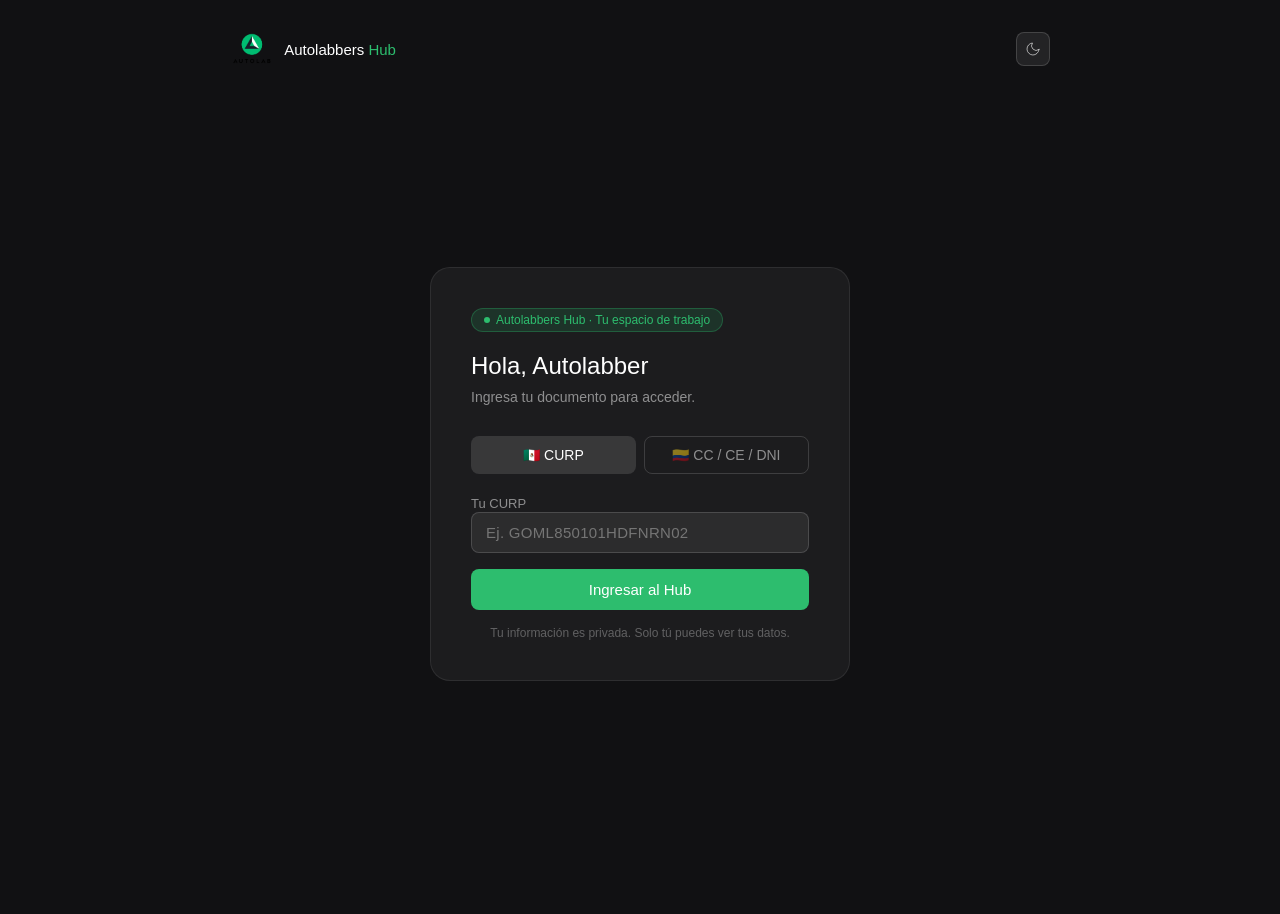
==== commit 456da9f1: "Mejoras de mantenimiento, rendimiento y accesibilidad - Reemplaza cumpleanos.gif (1.1 MB) por cumple" ====
--- a/index.html
+++ b/index.html
@@ -461,7 +461,7 @@
           <button class="seg-btn active" id="btn-mx" onclick="selectTipoDoc('MX')">🇲🇽 CURP</button>
           <button class="seg-btn"        id="btn-co" onclick="selectTipoDoc('CO')">🇨🇴 CC / CE / DNI</button>
         </div>
-        <div class="field-label" id="login-field-label">Tu CURP</div>
+        <label for="login-input" class="field-label" id="login-field-label">Tu CURP</label>
         <input type="text" class="field-input" id="login-input"
           placeholder="Ej. GOML850101HDFNRN02" maxlength="18"
           autocomplete="off" autocapitalize="characters"
@@ -518,7 +518,7 @@
         <div style="font-size:18px;font-weight:500;color:var(--text);margin-bottom:0.35rem;">¿Qué mejorarías?</div>
         <div style="font-size:14px;color:var(--muted);line-height:1.6;">Cuéntanos qué mejorarías, qué te falta o qué te gustaría ver aquí.</div>
       </div>
-      <a href="https://mail.google.com/mail/?view=cm&to=talento@autolab.mx&su=Sugerencia%20para%20el%20Autolabbers%20Hub"
+      <a href="#" data-app-link="sugerencia"
          style="display:inline-flex;align-items:center;gap:8px;background:var(--green);color:#fff;border:none;border-radius:8px;padding:11px 22px;font-size:14px;font-weight:500;text-decoration:none;white-space:nowrap;flex-shrink:0;transition:opacity 0.15s;"
          onmouseover="this.style.opacity='0.88'" onmouseout="this.style.opacity='1'" target="_blank">
         Enviar sugerencia →
@@ -526,7 +526,7 @@
     </div>
 
     <footer class="footer">
-      ¿Dudas? Escribe a <a href="https://mail.google.com/mail/?view=cm&to=talento@autolab.mx" target="_blank">talento@autolab.mx</a>
+      ¿Dudas? Escribe a <a href="#" data-app-link="contacto" target="_blank"></a>
       &nbsp;·&nbsp;
       <a href="#" onclick="cerrarSesion();return false;">Cerrar sesión</a>
       <span id="footer-switch-wrap" style="display:none">
@@ -543,6 +543,26 @@
 // ═══════════════════════════════════════════════════════════════════
 //  ⚙️  CONFIGURACIÓN CENTRAL — edita aquí para alimentar el hub
 // ═══════════════════════════════════════════════════════════════════
+
+// ─────────────────────────────────────────
+//  🔧 DATOS GLOBALES
+//  Si cambias un email o link aquí, se actualiza en TODO el hub.
+// ─────────────────────────────────────────
+var APP_CONFIG = {
+  emailTalento:     "talento@autolab.mx",        // contacto principal de HR
+  emailIT:          "it@autolab.com",            // contacto de soporte IT
+  urlRuna:          "https://app.runahr.com/login", // plataforma de recibos
+  asuntoSugerencia: "Sugerencia para el Autolabbers Hub"
+};
+
+// Genera un link de Gmail compose hacia el email de talento.
+// Uso: mailUrl()                       → solo "Para:"
+//      mailUrl("Duda sobre vacaciones") → "Para:" + asunto
+function mailUrl(asunto) {
+  var u = "https://mail.google.com/mail/?view=cm&to=" + encodeURIComponent(APP_CONFIG.emailTalento);
+  if (asunto) u += "&su=" + encodeURIComponent(asunto);
+  return u;
+}
 
 var APPS_SCRIPT_URL = "https://script.google.com/macros/s/AKfycbzTmb9LQYdb1wEtz8VyqNEG4tM4fVsJxsN5VRGYOqUUqCBTTu2lh2p_CrQNlwiLwDqyMw/exec";
 
@@ -628,8 +648,8 @@
     // Para agregar: copia un objeto { nombre, rol, email, slack } y agrégalo.
     // slack es opcional — si no aplica, ponlo como null.
     contactos: [
-      { nombre: "Recursos Humanos", rol: "Vacaciones, permisos y nómina", email: "talento@autolab.mx",    slack: null          },
-      { nombre: "IT / Soporte",     rol: "Accesos, equipos y sistemas",   email: "it@autolab.com",      slack: "#soporte-it"  }
+      { nombre: "Recursos Humanos", rol: "Vacaciones, permisos y nómina", email: APP_CONFIG.emailTalento, slack: null          },
+      { nombre: "IT / Soporte",     rol: "Accesos, equipos y sistemas",   email: APP_CONFIG.emailIT,       slack: "#soporte-it"  }
     ]
   },
 
@@ -664,14 +684,16 @@
     biblioteca: [
       {
         nombre: "Reglamentos",
+        visible: false,
         docs: [
-          { titulo: "Reglamento Interno de Trabajo", desc: "Normas generales de convivencia y operación en Autolab Colombia.", url: "TU_LINK_DRIVE_CO_REGLAMENTO" }
+          { titulo: "Reglamento Interno de Trabajo", desc: "Normas generales de convivencia y operación en Autolab Colombia.", url: "TU_LINK_DRIVE_CO_REGLAMENTO", disponible: false, visible: false }
         ]
       },
       {
         nombre: "Políticas",
+        visible: false,
         docs: [
-          { titulo: "Política de Vacaciones",        desc: "Cómo se calculan, solicitan y aprueban tus días de descanso.",    url: "TU_LINK_DRIVE_CO_VACACIONES" }
+          { titulo: "Política de Vacaciones",        desc: "Cómo se calculan, solicitan y aprueban tus días de descanso.",    url: "TU_LINK_DRIVE_CO_VACACIONES", disponible: false, visible: false }
         ]
       }
     ],
@@ -688,10 +710,10 @@
 // ═══════════════════════════════════════════════════════════════════
 
 // ═══════════════════════════════════════════════════════════════════
-//  SESIÓN PERSISTENTE (8 horas)
-// ═══════════════════════════════════════════════════════════════════
-
-var SESION_HORAS = 8;
+//  SESIÓN PERSISTENTE (48 horas)
+// ═══════════════════════════════════════════════════════════════════
+
+var SESION_HORAS = 48;
 
 function guardarSesion(data) {
   try {
@@ -716,6 +738,20 @@
 }
 
 var sesion = { doc: null, nombre: null, acceso: null, hubActual: null, tipoContrato: "" };
+
+// Rellenar links estáticos (sugerencia, contacto) desde APP_CONFIG
+// Cualquier <a data-app-link="..."> en el HTML se enlaza aquí.
+window.addEventListener("DOMContentLoaded", function() {
+  document.querySelectorAll("[data-app-link]").forEach(function(el) {
+    var tipo = el.getAttribute("data-app-link");
+    if (tipo === "sugerencia") {
+      el.href = mailUrl(APP_CONFIG.asuntoSugerencia);
+    } else if (tipo === "contacto") {
+      el.href = mailUrl();
+      if (!el.textContent.trim()) el.textContent = APP_CONFIG.emailTalento;
+    }
+  });
+});
 
 // Restaurar sesión si existe y no ha expirado
 (function() {
@@ -915,12 +951,12 @@
       '<div class="miinfo-panel' + (esServicesContract ? ' active' : '') + '" id="panel-nomina">' +
         '<div class="nomina-card">' +
           '<div class="nomina-steps">' +
-            '<div class="nomina-step"><div class="nomina-num">1</div><div class="nomina-text">Ingresa a <a href="https://app.runahr.com/login" target="_blank">app.runahr.com/login</a></div></div>' +
+            '<div class="nomina-step"><div class="nomina-num">1</div><div class="nomina-text">Ingresa a <a href="' + APP_CONFIG.urlRuna + '" target="_blank">app.runahr.com/login</a></div></div>' +
             '<div class="nomina-step"><div class="nomina-num">2</div><div class="nomina-text">Usa tu <strong>correo personal</strong> — el mismo con el que activaste tu cuenta en Runa.</div></div>' +
             '<div class="nomina-step"><div class="nomina-num">3</div><div class="nomina-text">Ingresa la contraseña que creaste al activar tu cuenta.</div></div>' +
           '</div>' +
-          '<a class="nomina-cta" href="https://app.runahr.com/login" target="_blank">Ir a Runa →</a>' +
-          '<div class="nomina-hint">¿Olvidaste tu contraseña? Puedes restablecerla desde la misma plataforma usando tu correo personal. Si tienes problemas para acceder, escríbenos a <a href="https://mail.google.com/mail/?view=cm&to=talento@autolab.mx" target="_blank">talento@autolab.mx</a></div>' +
+          '<a class="nomina-cta" href="' + APP_CONFIG.urlRuna + '" target="_blank">Ir a Runa →</a>' +
+          '<div class="nomina-hint">¿Olvidaste tu contraseña? Puedes restablecerla desde la misma plataforma usando tu correo personal. Si tienes problemas para acceder, escríbenos a <a href="' + mailUrl() + '" target="_blank">' + APP_CONFIG.emailTalento + '</a></div>' +
         '</div>' +
       '</div>';
 
@@ -938,9 +974,12 @@
   // BIBLIOTECA
   if (cfg.secciones.biblioteca) {
     var bibHTML = "";
-    if (cfg.biblioteca && cfg.biblioteca.length) {
-      cfg.biblioteca.forEach(function(cat) {
-        if (cat.visible === false) return;
+    var catsVisibles = (cfg.biblioteca || []).filter(function(cat) {
+      if (cat.visible === false) return false;
+      return (cat.docs || []).some(function(d) { return d.visible !== false; });
+    });
+    if (catsVisibles.length) {
+      catsVisibles.forEach(function(cat) {
         bibHTML += '<div class="bib-category"><div class="bib-category-title">' + cat.nombre + '</div>';
         cat.docs.forEach(function(doc) {
           if (doc.visible === false) return;
@@ -1057,7 +1096,7 @@
   if (!content) return;
 
   if (!data.ok && data.sinVacaciones) {
-    content.innerHTML = '<p class="vac-no-aplica">Este beneficio no aplica para tu tipo de contrato. ¿Tienes dudas? Escríbenos a <a href="https://mail.google.com/mail/?view=cm&to=talento@autolab.mx" target="_blank">talento@autolab.mx</a></p>';
+    content.innerHTML = '<p class="vac-no-aplica">Este beneficio no aplica para tu tipo de contrato. ¿Tienes dudas? Escríbenos a <a href="' + mailUrl() + '" target="_blank">' + APP_CONFIG.emailTalento + '</a></p>';
     return;
   }
   if (!data.ok) {
@@ -1097,7 +1136,7 @@
   if (!el) return;
 
   if (!data.ok || !data.contactos || !data.contactos.length) {
-    el.innerHTML = '<div class="coming-soon">El directorio estará disponible pronto. Escríbenos a <a href="https://mail.google.com/mail/?view=cm&to=talento@autolab.mx" target="_blank" style="color:var(--green)">talento@autolab.mx</a></div>';
+    el.innerHTML = '<div class="coming-soon">El directorio estará disponible pronto. Escríbenos a <a href="' + mailUrl() + '" target="_blank" style="color:var(--green)">' + APP_CONFIG.emailTalento + '</a></div>';
     return;
   }
 
@@ -1121,7 +1160,7 @@
     var areaId    = "acord-" + area.replace(/\s+/g, "-").toLowerCase();
 
     html += '<div class="acord-area">';
-    html += '<div class="' + headerCls + '" onclick="toggleAcordeon(this)" data-target="' + areaId + '">';
+    html += '<div class="' + headerCls + '" onclick="toggleAcordeon(this)" role="button" tabindex="0" aria-expanded="' + (isFirst ? "true" : "false") + '" aria-controls="' + areaId + '" data-target="' + areaId + '">';
     html +=   '<div class="acord-header-left">';
     html +=     '<div class="acord-dot"></div>';
     html +=     '<span class="acord-area-name">' + area + '</span>';
@@ -1160,6 +1199,7 @@
   // Cerrar todos
   document.querySelectorAll(".acord-header.open").forEach(function(h) {
     h.classList.remove("open");
+    h.setAttribute("aria-expanded", "false");
   });
   document.querySelectorAll(".acord-body.open").forEach(function(b) {
     b.classList.remove("open");
@@ -1168,6 +1208,7 @@
   // Abrir el clickeado si estaba cerrado
   if (!isOpen) {
     header.classList.add("open");
+    header.setAttribute("aria-expanded", "true");
     var body = document.getElementById(targetId);
     if (body) body.classList.add("open");
   }
@@ -1444,7 +1485,7 @@
   var label = count === 1 ? "1 cumpleaños" : count + " cumpleaños";
 
   var html =
-    '<div class="cumple-header" onclick="toggleCumpleanos(this)">' +
+    '<div class="cumple-header" onclick="toggleCumpleanos(this)" role="button" tabindex="0" aria-expanded="false" aria-controls="cumple-body">' +
       '<div class="cumple-header-left">' +
         '<span style="font-size:18px;line-height:1;">🎂</span>' +
         '<span class="cumple-header-title">' + mes.charAt(0).toUpperCase() + mes.slice(1) + '</span>' +
@@ -1453,7 +1494,7 @@
       '<span class="cumple-chevron">▾</span>' +
     '</div>' +
     '<div class="cumple-body" id="cumple-body">' +
-      '<img src="cumpleanos.gif" alt="Feliz cumpleaños" class="cumple-gif" />' +
+      '<img src="cumpleanos.webp" alt="Feliz cumpleaños" class="cumple-gif" width="800" height="400" loading="lazy" />' +
       '<div class="cumple-grid">';
 
   data.cumpleanos.forEach(function(c) {
@@ -1480,9 +1521,11 @@
   if (isOpen) {
     body.classList.remove("open");
     chevron.classList.remove("open");
+    header.setAttribute("aria-expanded", "false");
   } else {
     body.classList.add("open");
     chevron.classList.add("open");
+    header.setAttribute("aria-expanded", "true");
   }
 }
 
